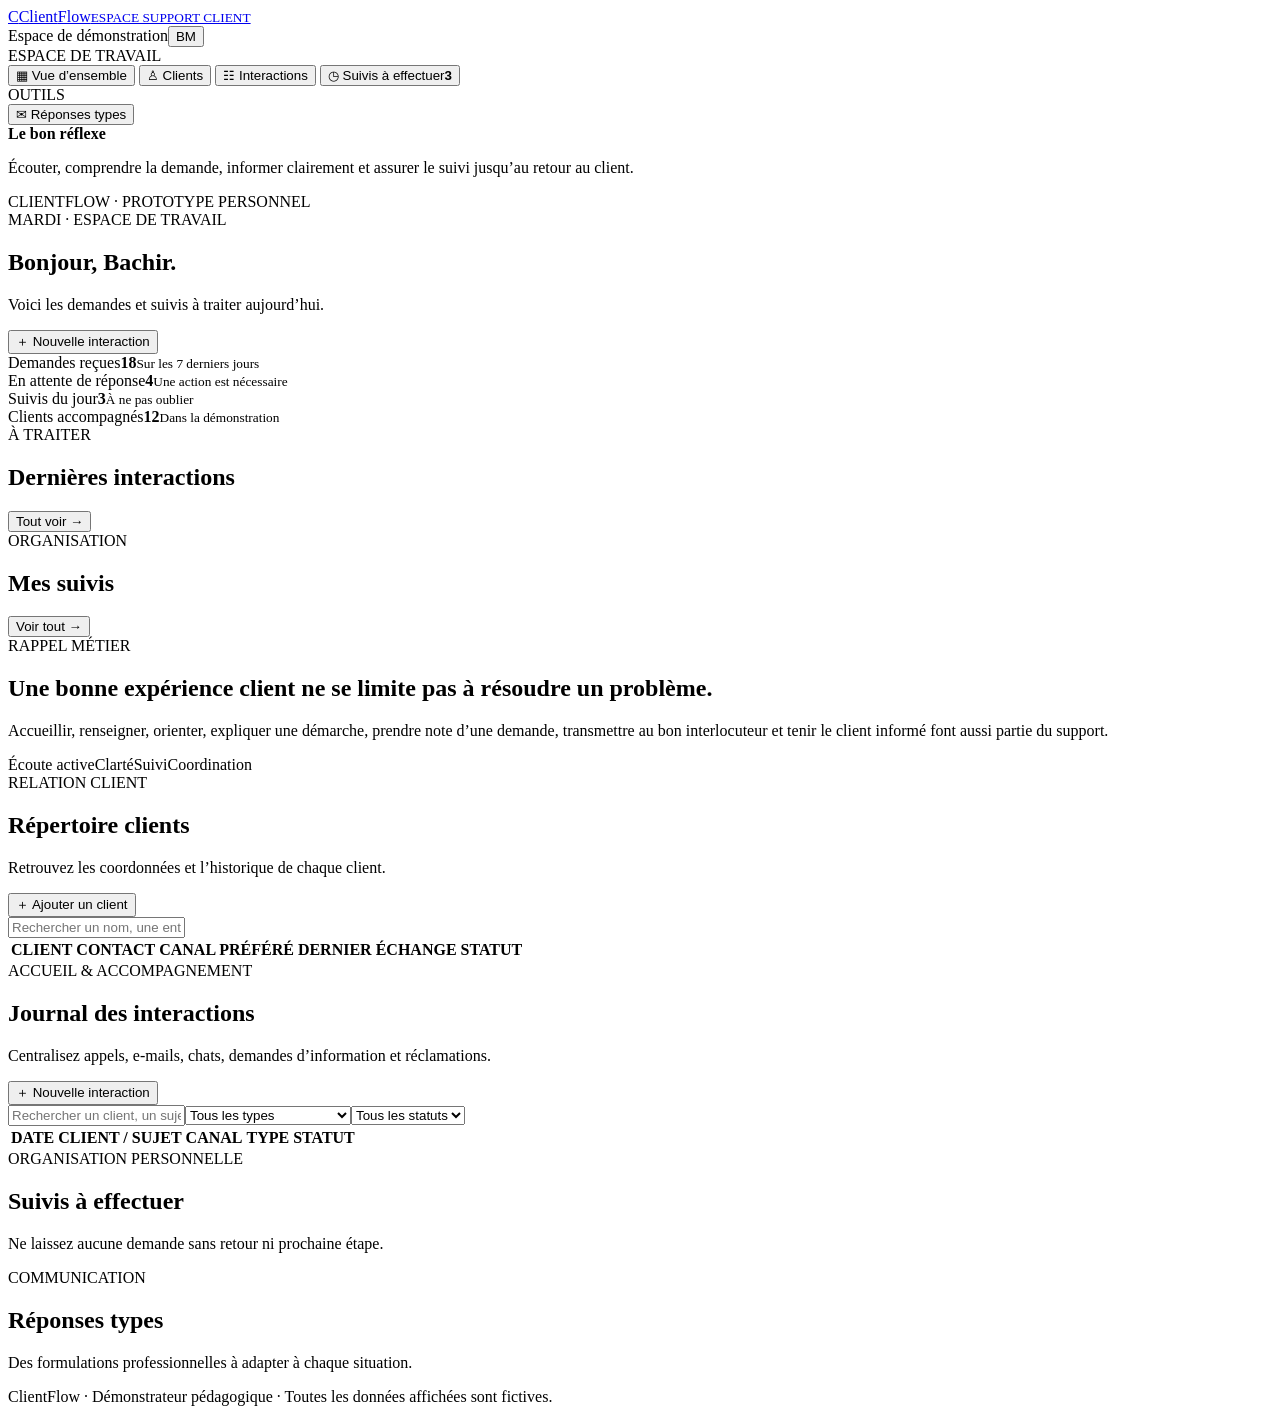
==== ClientFlow_Support_Client/index.html @ 8116f36d "Create index.html" ====
<!doctype html>
<html lang="fr">
<head>
<meta charset="utf-8">
<meta name="viewport" content="width=device-width, initial-scale=1">
<meta name="theme-color" content="#17243a">
<title>ClientFlow — Espace support client</title>
<link rel="stylesheet" href="style.css">
</head>
<body>
<header class="topbar">
  <a class="brand" href="#"><span class="brand-mark">C</span><span>Client<span class="accent">Flow</span><small>ESPACE SUPPORT CLIENT</small></span></a>
  <div class="top-actions"><span class="online"><i></i> Espace de démonstration</span><button class="avatar" title="Profil">BM</button></div>
</header>
<div class="shell">
  <aside class="sidebar">
    <div class="side-label">ESPACE DE TRAVAIL</div>
    <button class="nav active" data-view="overview">▦ <span>Vue d’ensemble</span></button>
    <button class="nav" data-view="clients">♙ <span>Clients</span></button>
    <button class="nav" data-view="interactions">☷ <span>Interactions</span></button>
    <button class="nav" data-view="followups">◷ <span>Suivis à effectuer</span><b id="todoBadge">3</b></button>
    <div class="side-label second">OUTILS</div>
    <button class="nav" data-view="messages">✉ <span>Réponses types</span></button>
    <div class="side-note"><strong>Le bon réflexe</strong><p>Écouter, comprendre la demande, informer clairement et assurer le suivi jusqu’au retour au client.</p></div>
    <div class="side-foot">CLIENTFLOW · PROTOTYPE PERSONNEL</div>
  </aside>
  <main class="main">
    <section class="view active" id="overview">
      <div class="welcome"><div><div class="eyebrow">MARDI · ESPACE DE TRAVAIL</div><h1>Bonjour, Bachir.</h1><p>Voici les demandes et suivis à traiter aujourd’hui.</p></div><button class="primary" data-open="interactionModal">＋ Nouvelle interaction</button></div>
      <div class="stats">
        <article><span>Demandes reçues</span><strong id="statTotal">18</strong><small>Sur les 7 derniers jours</small></article>
        <article><span>En attente de réponse</span><strong id="statWaiting">4</strong><small>Une action est nécessaire</small></article>
        <article><span>Suivis du jour</span><strong id="statFollow">3</strong><small>À ne pas oublier</small></article>
        <article><span>Clients accompagnés</span><strong id="statClients">12</strong><small>Dans la démonstration</small></article>
      </div>
      <div class="grid-two">
        <section class="panel">
          <div class="panel-head"><div><div class="eyebrow">À TRAITER</div><h2>Dernières interactions</h2></div><button class="text-btn" data-goto="interactions">Tout voir →</button></div>
          <div id="recentList" class="interaction-list"></div>
        </section>
        <section class="panel">
          <div class="panel-head"><div><div class="eyebrow">ORGANISATION</div><h2>Mes suivis</h2></div><button class="text-btn" data-goto="followups">Voir tout →</button></div>
          <div id="overviewTasks" class="task-list"></div>
        </section>
      </div>
      <section class="panel quick-panel"><div><div class="eyebrow">RAPPEL MÉTIER</div><h2>Une bonne expérience client ne se limite pas à résoudre un problème.</h2><p>Accueillir, renseigner, orienter, expliquer une démarche, prendre note d’une demande, transmettre au bon interlocuteur et tenir le client informé font aussi partie du support.</p></div><div class="quick-tags"><span>Écoute active</span><span>Clarté</span><span>Suivi</span><span>Coordination</span></div></section>
    </section>

    <section class="view" id="clients">
      <div class="page-head"><div><div class="eyebrow">RELATION CLIENT</div><h1>Répertoire clients</h1><p>Retrouvez les coordonnées et l’historique de chaque client.</p></div><button class="primary" data-open="clientModal">＋ Ajouter un client</button></div>
      <div class="toolbar"><input id="clientSearch" placeholder="Rechercher un nom, une entreprise, un e-mail…"><span id="clientCount" class="muted"></span></div>
      <div class="panel table-panel"><table><thead><tr><th>CLIENT</th><th>CONTACT</th><th>CANAL PRÉFÉRÉ</th><th>DERNIER ÉCHANGE</th><th>STATUT</th></tr></thead><tbody id="clientRows"></tbody></table></div>
    </section>

    <section class="view" id="interactions">
      <div class="page-head"><div><div class="eyebrow">ACCUEIL & ACCOMPAGNEMENT</div><h1>Journal des interactions</h1><p>Centralisez appels, e-mails, chats, demandes d’information et réclamations.</p></div><button class="primary" data-open="interactionModal">＋ Nouvelle interaction</button></div>
      <div class="toolbar"><input id="interactionSearch" placeholder="Rechercher un client, un sujet…"><select id="typeFilter"><option value="">Tous les types</option><option>Information</option><option>Demande administrative</option><option>Réclamation</option><option>Assistance</option><option>Suivi</option></select><select id="statusFilter"><option value="">Tous les statuts</option><option>À traiter</option><option>En cours</option><option>En attente</option><option>Terminé</option></select></div>
      <div class="panel table-panel"><table><thead><tr><th>DATE</th><th>CLIENT / SUJET</th><th>CANAL</th><th>TYPE</th><th>STATUT</th></tr></thead><tbody id="interactionRows"></tbody></table></div>
    </section>

    <section class="view" id="followups">
      <div class="page-head"><div><div class="eyebrow">ORGANISATION PERSONNELLE</div><h1>Suivis à effectuer</h1><p>Ne laissez aucune demande sans retour ni prochaine étape.</p></div></div>
      <div class="panel"><div class="task-list full" id="allTasks"></div></div>
    </section>

    <section class="view" id="messages">
      <div class="page-head"><div><div class="eyebrow">COMMUNICATION</div><h1>Réponses types</h1><p>Des formulations professionnelles à adapter à chaque situation.</p></div></div>
      <div class="template-grid" id="templates"></div>
    </section>
  </main>
</div>

<dialog id="interactionModal">
<form id="interactionForm">
  <div class="modal-head"><div><div class="eyebrow">NOUVELLE ENTRÉE</div><h2>Enregistrer une interaction</h2></div><button type="button" class="icon-btn" data-close>×</button></div>
  <div class="form-grid">
    <label>Client<select id="iClient" required></select></label>
    <label>Canal<select id="iChannel"><option>Téléphone</option><option>E-mail</option><option>Chat</option><option>En personne</option><option>Courrier</option></select></label>
    <label>Type de demande<select id="iType"><option>Information</option><option>Demande administrative</option><option>Réclamation</option><option>Assistance</option><option>Suivi</option></select></label>
    <label>Statut<select id="iStatus"><option>À traiter</option><option>En cours</option><option>En attente</option><option>Terminé</option></select></label>
    <label class="wide">Sujet<input id="iSubject" required placeholder="Ex. Demande d’information sur une facture"></label>
    <label class="wide">Résumé de l’échange<textarea id="iSummary" rows="3" placeholder="Besoin exprimé, informations communiquées, engagement pris…"></textarea></label>
    <label class="wide">Prochaine étape / suivi<input id="iNext" placeholder="Ex. Rappeler le client après vérification"></label>
  </div>
  <div class="modal-actions"><button type="button" class="secondary" data-close>Annuler</button><button class="primary" type="submit">Enregistrer l’interaction</button></div>
</form>
</dialog>

<dialog id="clientModal">
<form id="clientForm">
  <div class="modal-head"><div><div class="eyebrow">NOUVEAU CONTACT</div><h2>Ajouter un client</h2></div><button type="button" class="icon-btn" data-close>×</button></div>
  <div class="form-grid">
    <label>Nom complet<input id="cName" required></label><label>Entreprise<input id="cCompany"></label>
    <label>E-mail<input id="cEmail" type="email"></label><label>Téléphone<input id="cPhone"></label>
    <label>Canal préféré<select id="cChannel"><option>Téléphone</option><option>E-mail</option><option>Chat</option></select></label>
    <label>Note utile<input id="cNote" placeholder="Préférence de contact, contexte…"></label>
  </div>
  <div class="modal-actions"><button type="button" class="secondary" data-close>Annuler</button><button class="primary">Ajouter le client</button></div>
</form>
</dialog>
<div class="toast" id="toast"></div>
<footer>ClientFlow · Démonstrateur pédagogique · Toutes les données affichées sont fictives.</footer>
<script src="app.js"></script>
</body></html>
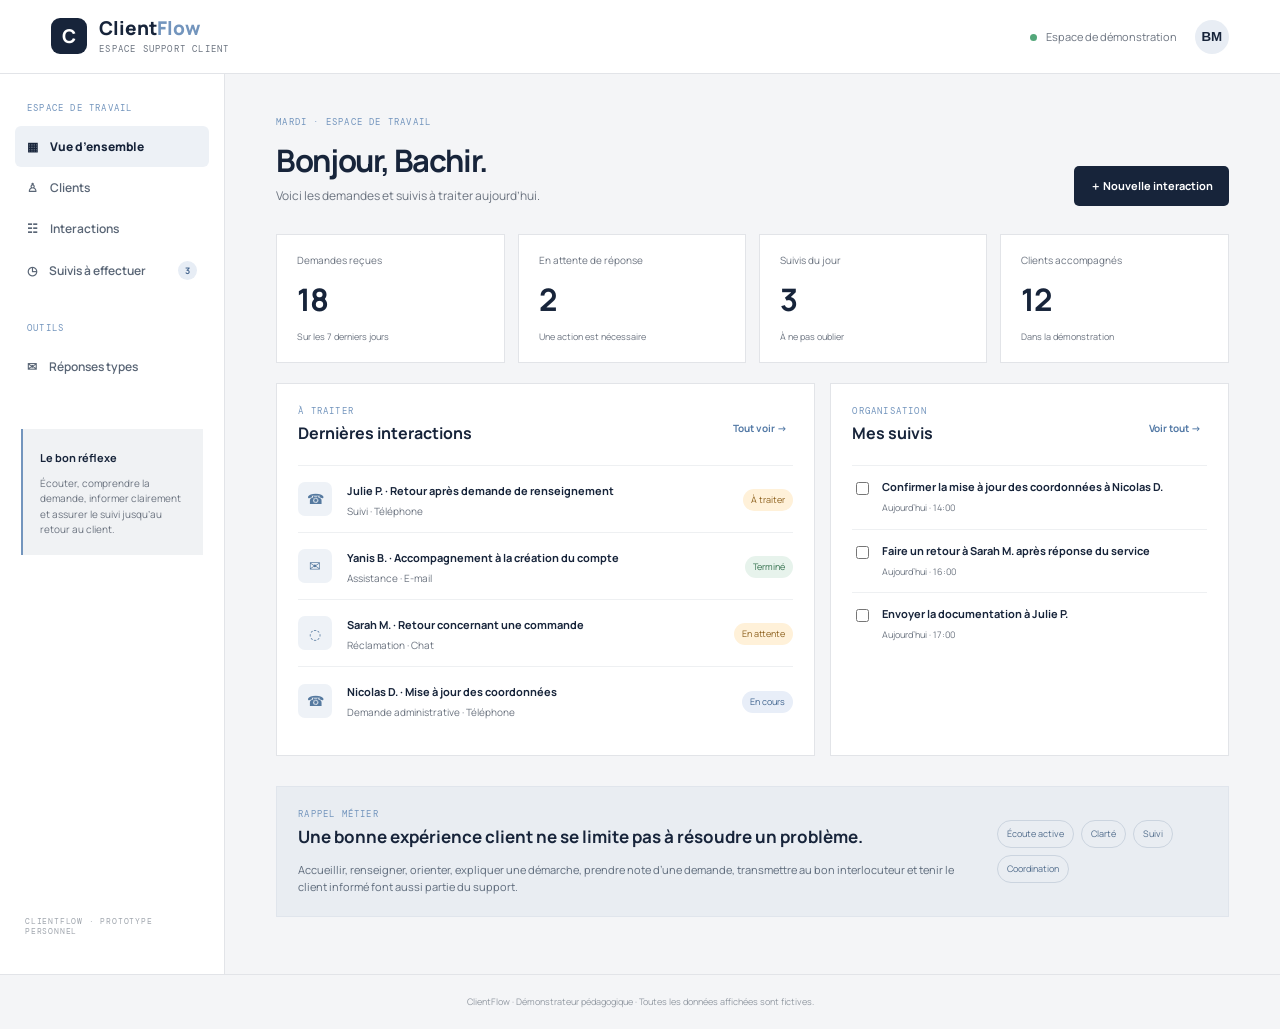
==== commit bbec7b68: "Add files via upload" ====
--- a/ClientFlow_Support_Client/index.html
+++ b/ClientFlow_Support_Client/index.html
@@ -1,4 +1,3 @@
-
 <!doctype html>
 <html lang="fr">
 <head>
@@ -102,4 +101,4 @@
 <div class="toast" id="toast"></div>
 <footer>ClientFlow · Démonstrateur pédagogique · Toutes les données affichées sont fictives.</footer>
 <script src="app.js"></script>
-</body></html>
+</body></html>
--- a/ClientFlow_Support_Client/style.css
+++ b/ClientFlow_Support_Client/style.css
@@ -0,0 +1,5 @@
+@import url('https://fonts.googleapis.com/css2?family=DM+Mono:wght@400;500&family=Manrope:wght@400;500;600;700;800&display=swap');
+:root{--ink:#17243a;--muted:#6c7480;--line:#e2e4e8;--blue:#7395bd;--paper:#f4f5f7;--white:#fff;--green:#2f7654;--amber:#98651a}
+*{box-sizing:border-box}body{margin:0;background:var(--paper);color:var(--ink);font:14px/1.55 Manrope,Arial,sans-serif}.topbar{height:74px;background:#fff;border-bottom:1px solid var(--line);display:flex;align-items:center;justify-content:space-between;padding:0 4vw;position:sticky;top:0;z-index:4}.brand{display:flex;align-items:center;gap:12px;text-decoration:none;color:var(--ink);font-size:19px;font-weight:800;line-height:1.1}.brand-mark{width:36px;height:36px;background:var(--ink);color:white;display:grid;place-items:center;border-radius:9px;font-size:19px}.brand .accent{color:var(--blue)}.brand small{display:block;font:9px 'DM Mono',monospace;letter-spacing:1.2px;color:var(--muted);margin-top:5px}.top-actions{display:flex;align-items:center;gap:18px}.online{font-size:11px;color:var(--muted)}.online i{display:inline-block;width:7px;height:7px;background:#53a77a;border-radius:50%;margin-right:7px}.avatar{width:34px;height:34px;border:0;border-radius:50%;background:#e8edf4;color:var(--ink);font-weight:800}.shell{display:grid;grid-template-columns:225px 1fr;min-height:calc(100vh - 74px)}.sidebar{background:#fff;border-right:1px solid var(--line);padding:28px 15px;display:flex;flex-direction:column}.side-label,.eyebrow{font:9px 'DM Mono',monospace;letter-spacing:1.2px;color:var(--blue)}.side-label{padding:0 12px 12px}.nav{width:100%;border:0;background:transparent;color:#596575;text-align:left;padding:12px;border-radius:6px;font:600 12px Manrope;display:flex;gap:12px;align-items:center;cursor:pointer}.nav span{flex:1}.nav:hover,.nav.active{background:#edf1f6;color:var(--ink)}.nav.active{font-weight:800}.nav b{font-size:9px;background:#e7edf5;color:#47678f;padding:3px 7px;border-radius:10px}.second{margin-top:30px}.side-note{margin:42px 6px 20px;padding:17px;background:#f0f2f4;border-left:2px solid var(--blue)}.side-note strong{font-size:11px}.side-note p{font-size:10px;color:var(--muted);margin:8px 0 0}.side-foot{margin-top:auto;font:8px 'DM Mono';letter-spacing:.8px;color:#a0a6ae;padding:10px}.main{padding:42px clamp(22px,4vw,64px);max-width:1500px;width:100%;margin:0 auto}.view{display:none}.view.active{display:block}.welcome,.page-head{display:flex;justify-content:space-between;align-items:end;gap:20px;margin-bottom:28px}.welcome h1,.page-head h1{font-size:31px;letter-spacing:-1.4px;margin:8px 0 3px}.welcome p,.page-head p{margin:0;color:var(--muted);font-size:12px}.primary,.secondary{border:0;border-radius:5px;padding:12px 16px;font:700 11px Manrope;cursor:pointer}.primary{background:var(--ink);color:white}.primary:hover{background:#2c4262}.secondary{background:#edf0f4;color:var(--ink)}.stats{display:grid;grid-template-columns:repeat(4,1fr);gap:13px;margin-bottom:20px}.stats article{background:#fff;border:1px solid var(--line);padding:18px 20px}.stats span,.stats small{display:block;color:var(--muted);font-size:10px}.stats strong{display:block;font-size:31px;letter-spacing:-1px;margin:7px 0}.stats small{font-size:9px}.grid-two{display:grid;grid-template-columns:1.15fr .85fr;gap:15px}.panel{background:#fff;border:1px solid var(--line);padding:21px;margin-bottom:15px;min-width:0}.panel-head{display:flex;justify-content:space-between;align-items:center;margin-bottom:15px}.panel h2{font-size:16px;margin:4px 0}.text-btn{border:0;background:none;color:#547aa6;font:700 10px Manrope;cursor:pointer}.interaction-list{display:grid}.interaction-item{display:grid;grid-template-columns:38px 1fr auto;gap:11px;padding:13px 0;border-top:1px solid #eef0f2;align-items:center}.channel-icon{width:34px;height:34px;background:#eef2f7;border-radius:7px;display:grid;place-items:center;color:#55799f;font-size:14px}.interaction-item strong{font-size:11px}.interaction-item p{margin:3px 0 0;color:var(--muted);font-size:10px}.interaction-item time{font:9px 'DM Mono';color:#8b929b}.pill{display:inline-block;border-radius:20px;padding:4px 8px;background:#edf1f5;color:#596b80;font-size:9px;white-space:nowrap}.pill.wait{background:#fff1d9;color:#8d611e}.pill.done{background:#e7f3ec;color:#34714e}.pill.progress{background:#e8eef8;color:#41658f}.task-list{display:grid}.task{display:flex;gap:10px;padding:12px 0;border-top:1px solid #eef0f2;align-items:flex-start}.task input{accent-color:var(--ink);margin-top:4px}.task strong{font-size:11px;display:block}.task small{font-size:9px;color:var(--muted)}.task.done strong{text-decoration:line-through;color:#9299a2}.quick-panel{display:flex;justify-content:space-between;gap:28px;align-items:center;background:#e9edf2;border-color:#e0e5ec;margin-top:15px}.quick-panel h2{max-width:650px;font-size:17px}.quick-panel p{max-width:720px;color:#5e6b7b;font-size:11px;margin-bottom:0}.quick-tags{display:flex;flex-wrap:wrap;gap:7px;max-width:210px}.quick-tags span,.template-card span{border:1px solid #cbd4df;border-radius:20px;padding:6px 9px;font-size:9px;color:#526d8c;white-space:nowrap}.toolbar{display:flex;gap:10px;margin-bottom:15px}.toolbar input{flex:1}.toolbar input,.toolbar select,input,select,textarea{border:1px solid #dce0e5;background:#fff;border-radius:4px;padding:11px 12px;font:11px Manrope;color:var(--ink);min-width:0}.muted{font-size:10px;color:var(--muted);align-self:center}.table-panel{overflow:auto;padding:0}table{width:100%;border-collapse:collapse;text-align:left;min-width:650px}th{font:9px 'DM Mono';letter-spacing:.7px;color:#87909b;padding:15px 18px;border-bottom:1px solid var(--line)}td{padding:14px 18px;border-bottom:1px solid #eef0f2;font-size:10px}tbody tr:last-child td{border-bottom:0}td strong{font-size:11px}td small{display:block;color:var(--muted);margin-top:3px;font-size:9px}.full .task{padding:17px 5px}.template-grid{display:grid;grid-template-columns:repeat(2,1fr);gap:14px}.template-card{background:#fff;border:1px solid var(--line);padding:22px}.template-card h3{font-size:14px;margin:8px 0}.template-card p{font-size:11px;color:#5f6c7b;white-space:pre-line}.template-card button{border:1px solid var(--line);background:#fff;padding:8px 11px;border-radius:4px;font:700 10px Manrope;color:#47678f;cursor:pointer}.template-card button:hover{background:#edf1f6}.modal-head{display:flex;justify-content:space-between;align-items:center;margin-bottom:20px}.modal-head h2{font-size:18px;margin:4px 0}.icon-btn{border:0;background:#edf0f4;border-radius:50%;width:30px;height:30px;font-size:20px;cursor:pointer;color:var(--ink)}dialog{border:0;border-radius:8px;padding:0;width:min(600px,calc(100% - 24px));box-shadow:0 20px 70px #101b2d33}dialog::backdrop{background:#111c2dcc}dialog form{padding:26px}.form-grid{display:grid;grid-template-columns:1fr 1fr;gap:13px}.form-grid label{font-size:10px;font-weight:800}.form-grid input,.form-grid select,.form-grid textarea{display:block;width:100%;margin-top:6px}.form-grid .wide{grid-column:1/-1}.form-grid textarea{resize:vertical}.modal-actions{display:flex;justify-content:flex-end;gap:8px;margin-top:22px}.toast{position:fixed;bottom:24px;right:24px;background:var(--ink);color:white;padding:12px 17px;border-radius:5px;font-size:11px;opacity:0;transform:translateY(8px);transition:.2s;pointer-events:none;z-index:10}.toast.show{opacity:1;transform:translateY(0)}footer{text-align:center;padding:20px;color:#9299a2;font-size:9px;border-top:1px solid var(--line)}
+@media(max-width:950px){.shell{grid-template-columns:185px 1fr}.stats{grid-template-columns:repeat(2,1fr)}.grid-two{grid-template-columns:1fr}.quick-panel{align-items:flex-start;flex-direction:column}.quick-tags{max-width:none}}
+@media(max-width:650px){.topbar{padding:0 16px}.online{display:none}.shell{display:block}.sidebar{position:sticky;top:74px;z-index:3;display:flex;flex-direction:row;overflow:auto;padding:7px;border-bottom:1px solid var(--line);border-right:0}.side-label,.side-note,.side-foot{display:none}.nav{width:auto;white-space:nowrap;padding:10px;font-size:10px}.nav span{flex:none}.nav b{display:none}.main{padding:28px 15px}.welcome,.page-head{align-items:flex-start;flex-direction:column}.welcome h1,.page-head h1{font-size:27px}.stats{gap:8px}.stats article{padding:13px}.stats strong{font-size:26px}.toolbar{flex-wrap:wrap}.toolbar input{flex-basis:100%}.toolbar select{flex:1}.template-grid{grid-template-columns:1fr}.form-grid{grid-template-columns:1fr}.form-grid .wide{grid-column:auto}.interaction-item{grid-template-columns:34px 1fr}.interaction-item time{display:none}}
